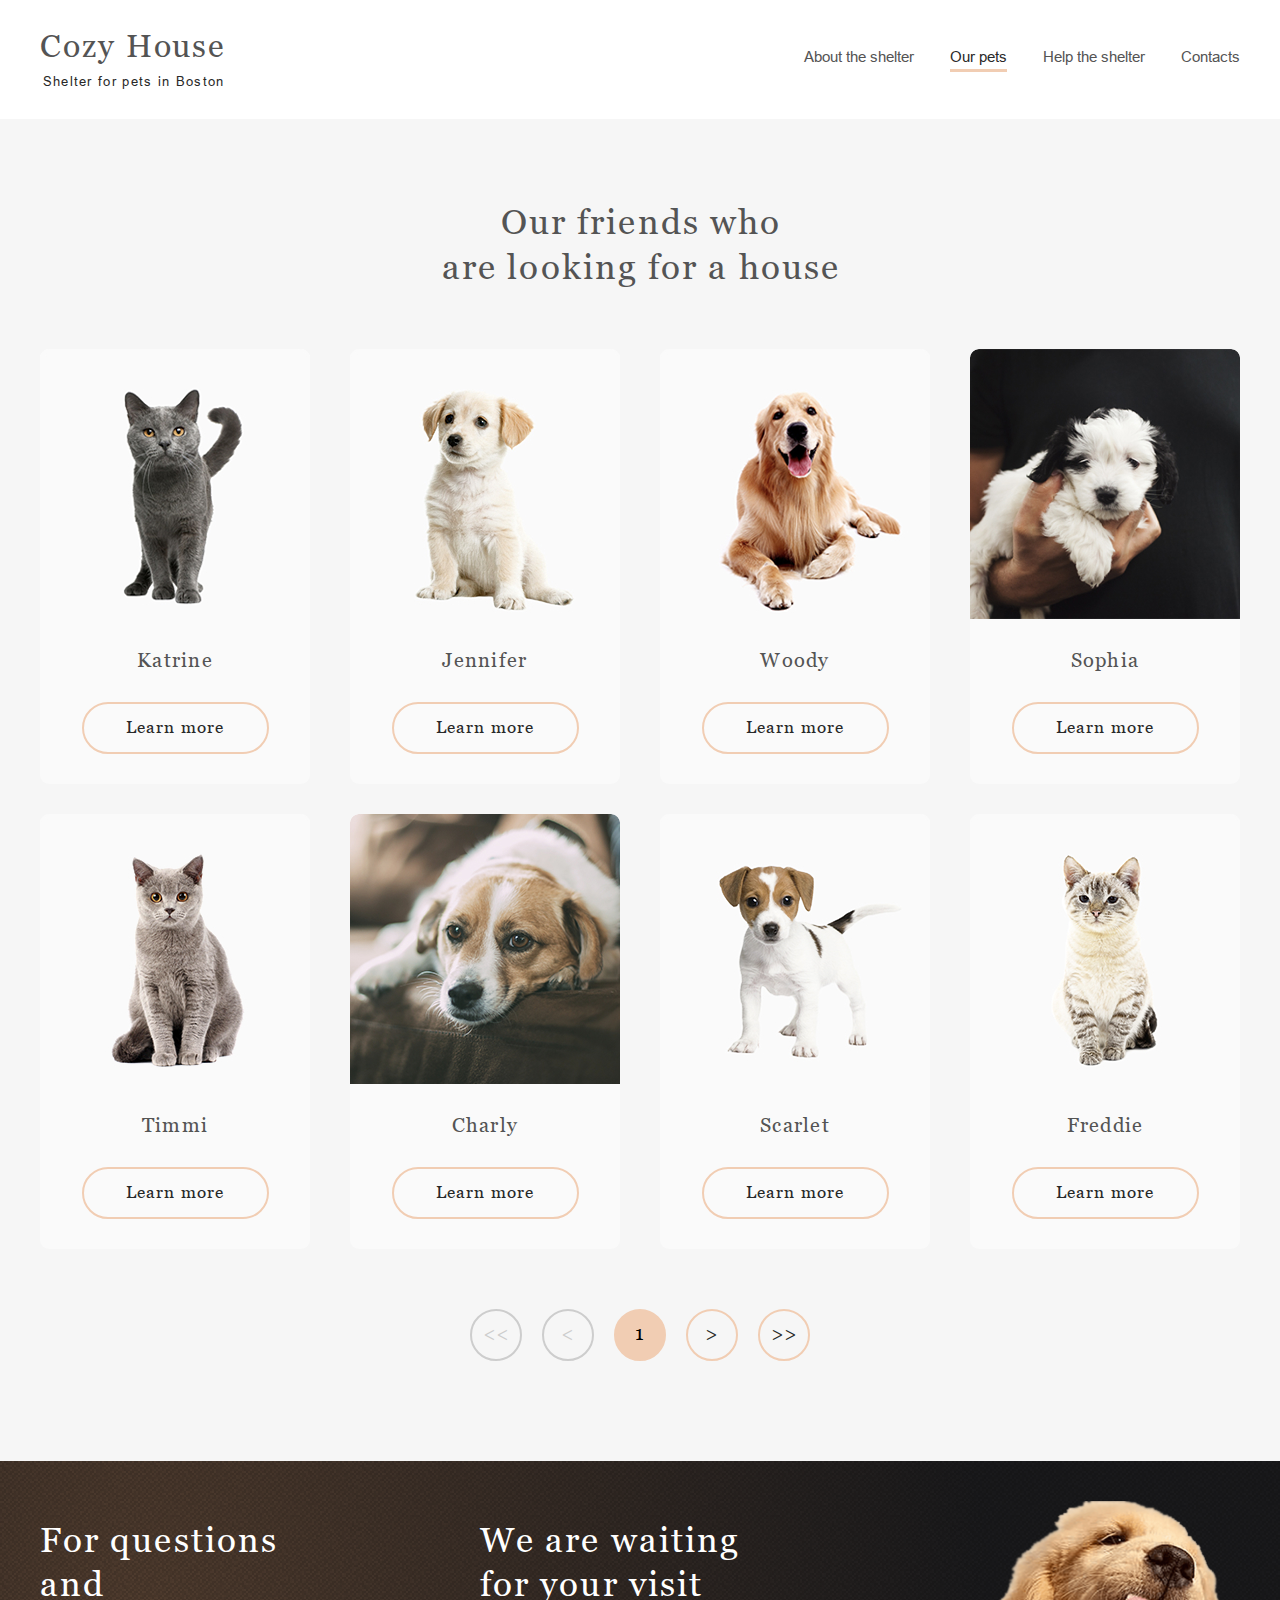
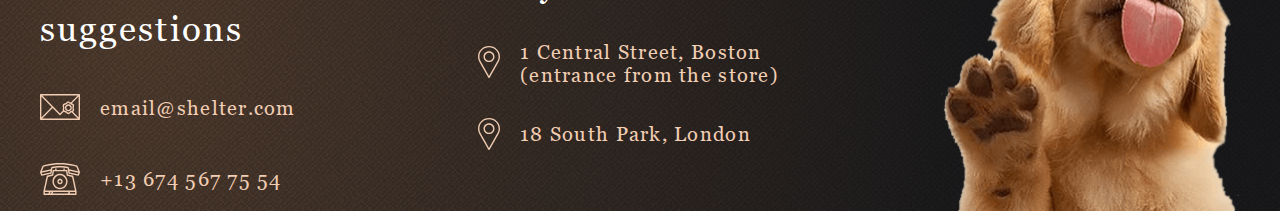
==== shelter/pages/Pets/pets.html @ 6c432275 "feat: add HTML and Css of two pages" ====
<!DOCTYPE html>
<html lang="en">

<head>
  <meta charset="UTF-8">
  <meta http-equiv="X-UA-Compatible" content="IE=edge">
  <meta name="viewport" content="width=device-width, initial-scale=1.0">
  <link rel="stylesheet" href="./../../assets/style/normalize.css">
  <link rel="stylesheet" href="./stylePets.css">
  <link rel="icon" href="./../../assets/image/favicon/mood.png">
  <title>Shelter</title>
</head>

<body class="body">
  <header class="header">
    <div class="header-top container">
      <div class="header-logo">
        <h1 class="header-logo__title"><a href="./../../index.html">Cozy House</a></h1>
        <p class="header-logo__subtitle">Shelter for pets in Boston</p>
      </div>
      <nav class="navigate">
        <ul class="nav-list">
          <li class="nav-list__item"><a href="./../../index.html">About the shelter</a></li>
          <li class="nav-list__item nav-list__item_active"><a href="">Our pets</a></li>
          <li class="nav-list__item"><a href="./../../index.html#helpTheShelter">Help the shelter</a></li>
          <li class="nav-list__item"><a href="#contacts">Contacts</a></li>
        </ul>
      </nav>
    </div>
  </header>

  <main class="main">

    <section class="our-friends">
      <div class="our-friends-row container">
        <h2 class="our-friends__title title">Our friends who<br>are looking for a house</h2>
        <ul class="our-friends-list">
          <li class="our-friends-item">
            <img class="our-friends-item__img" src="./../../assets/image/petsPage/pets-katrine-2.jpg" alt="Katrine">
            <h3 class="our-friends-item__name">Katrine</h3>
            <button class="our-friends-btn button">Learn more</button>
          </li>
          <li class="our-friends-item">
            <img class="our-friends-item__img" src="./../../assets/image/petsPage/pets-jennifer.jpg" alt="Jennifer">
            <h3 class="our-friends-item__name">Jennifer</h3>
            <button class="our-friends-btn button">Learn more</button>
          </li>
          <li class="our-friends-item">
            <img class="our-friends-item__img" src="./../../assets/image/petsPage/pets-woody.jpg" alt="Woody">
            <h3 class="our-friends-item__name">Woody</h3>
            <button class="our-friends-btn button">Learn more</button>
          </li>
          <li class="our-friends-item">
            <img class="our-friends-item__img" src="./../../assets/image/petsPage/pets-katrine-1.jpg" alt="Sophia">
            <h3 class="our-friends-item__name">Sophia</h3>
            <button class="our-friends-btn button">Learn more</button>
          </li>
          <li class="our-friends-item">
            <img class="our-friends-item__img" src="./../../assets/image/petsPage/pets-timmy.jpg" alt="Timmi">
            <h3 class="our-friends-item__name">Timmi</h3>
            <button class="our-friends-btn button">Learn more</button>
          </li>
          <li class="our-friends-item">
            <img class="our-friends-item__img" src="./../../assets/image/petsPage/pets-charly.jpg" alt="Charly">
            <h3 class="our-friends-item__name">Charly</h3>
            <button class="our-friends-btn button">Learn more</button>
          </li>
          <li class="our-friends-item">
            <img class="our-friends-item__img" src="./../../assets/image/petsPage/pets-scarlet.jpg" alt="Scarlet">
            <h3 class="our-friends-item__name">Scarlet</h3>
            <button class="our-friends-btn button">Learn more</button>
          </li>
          <li class="our-friends-item">
            <img class="our-friends-item__img" src="./../../assets/image/petsPage/pets-katrine.jpg" alt="Freddie">
            <h3 class="our-friends-item__name">Freddie</h3>
            <button class="our-friends-btn button">Learn more</button>
          </li>
        </ul>
        <ul class="pagination-list">
          <li class="pagination__item pagination-next__double _unactive"><span>&lt;&lt;</span></li>
          <li class="pagination__item pagination-next _unactive"><span>&lt;</span></li>
          <li class="pagination__item pagination-number _current"><span>1</span></li>
          <li class="pagination__item pagination-prev _active"><span>&gt;</span></li>
          <li class="pagination__item pagination-prev__double _active"><span>&gt;&gt;</span></li>
        </ul>
      </div>

    </section>

  </main>

  <footer class="footer" id="contacts">
    <div class="footer-row container">
      <div class="footer-connect">
        <h3 class="footer-connect__title title">For questions and suggestions</h3>
        <ul class="footer-connect-list">
          <li class="footer-connect__item item__email"><a class="footer-item__link"
              href="mailto:email@shelter.com"><span>email@shelter.com</span></a></li>
          <li class="footer-connect__item item__phone"><span><a class="footer-item__link" href="tel:+136745677554">+13
                674 567 75 54</a></span></li>
        </ul>
      </div>
      <div class="footer-adress">
        <h3 class="footer-adress__title title">We are waiting for your visit</h3>
        <ul class="footer-adress-list">
          <li class="footer-adress__item item__location1"><a class="footer-item__link" target="_blank"
              href="https://goo.gl/maps/pgcgBsENmw3ca4GA7"><span>1 Central Street, Boston (entrance from the
                store)</span></a></li>
          <li class="footer-adress__item item__location2"><a class="footer-item__link" target="_blank"
              href="https://goo.gl/maps/L9sHv5EYtVtk8thS8"><span>18 South
                Park, London</span></a></li>
        </ul>
      </div>
      <img class="footer-img" src="./../../assets/image/mainPage/footer-puppy.png" alt="footer-puppy">
    </div>

  </footer>

</body>

</html>
---- shelter/pages/Pets/stylePets.css ----
@font-face {
  font-family: 'Arial';
  src: url('./../../assets/fonts/arial/Arial-ItalicMT.woff2') format('woff2'),
    url('./../../assets/fonts/arial/Arial-ItalicMT.woff') format('woff');
  font-weight: normal;
  font-style: italic;
}

@font-face {
  font-family: 'Arial';
  src: url('./../../assets/fonts/arial/ArialMT.woff2') format('woff2'),
    url('./../../assets/fonts/arial/ArialMT.woff') format('woff');
  font-weight: normal;
  font-style: normal;
}

@font-face {
  font-family: 'Georgia';
  src: url('./../../assets/fonts/georgia/Georgia-Italic.woff2') format('woff2'),
    url('./../../assets/fonts/georgia/Georgia-Italic.woff') format('woff');
  font-weight: normal;
  font-style: italic;
}

@font-face {
  font-family: 'Georgia';
  src: url('./../../assets/fonts/georgia/Georgia.woff2') format('woff2'),
    url('./../../assets/fonts/georgia/Georgia.woff') format('woff');
  font-weight: normal;
  font-style: normal;
}

:root {
  --color-primary: #F1CDB3;
  --color-primary-light: #FDDCC4;
  --color-dark-s: #CDCDCD;
  --color-dark-m: #B2B2B2;
  --color-dark-l: #545454;
  --color-dark-xl: #4C4C4C;
  --color-dark-3xl: #292929;
  --color-light-l: #F6F6F6;
  --color-light-s: #FAFAFA;
  --color-light-xl: #FFFFFF;
}

html {
  scroll-behavior: smooth;
}

/* BODY ----------------------------------------------------------------------------------------*/

.body {
  min-height: 100vh;
  display: flex;
  flex-direction: column;
  font-family: 'Georgia';
  font-size: 0.938rem;
}

.container {
  max-width: 1280px;
  padding: 0 40px;
  margin: 0 auto;
}

/* HEADER ----------------------------------------------------------------------------------------*/

.header-top {
  height: 119px;
  display: flex;
  justify-content: space-between;
  align-items: center;
}

.header-logo {
  display: flex;
  flex-direction: column;
  align-items: center;
}

.header-logo__title a{
  padding-top: 2px;
  color: var(--color-dark-l);
  font-family: 'Georgia';
  font-size: 2rem;
  letter-spacing: 0.12rem;
  line-height: 2.03rem;
}

.header-logo__subtitle {
  color: var(--color-dark-3xl);
  font-family: 'Arial';
  font-size: 0.813rem;
  line-height: 0.94rem;
  letter-spacing: 0.1em;
  margin-top: 11px;
  margin-left: 2px;
}

/* NAVIGATE ----------------------------------------------------------------------------------------*/

.nav-list {
  display: flex;
}

.nav-list__item {
  margin-top: -5px;
  font-family: 'Arial';
  margin-left: 36px;
}

.nav-list__item:first-child {
  margin-left: 0;
}

.nav-list__item a {
  padding: 8px 0 4px;
  cursor: pointer;
  color: var(--color-dark-l);
}

.nav-list__item a:hover {
  color: var(--color-dark-3xl);
}
.nav-list__item a:active {
  color: var(--color-dark-3xl);
  border-bottom: 3px solid var(--color-primary);
}

.nav-list__item_active a {
  cursor: default;
  color: var(--color-dark-3xl);
  border-bottom: 3px solid var(--color-primary);
}
.nav-list__item_active a:hover{
  color: var(--color-dark-l);
}

/* MAIN ----------------------------------------------------------------------------------------*/

.main {
  flex: 1 1 auto;
}

/* OUR FRIENDS ----------------------------------------------------------------------------------------*/

.our-friends {
  background: var(--color-light-l);
  padding-bottom: 100px;
}

.our-friends__title {
  padding-top: 81px;
  padding-left: 2px;
  text-align: center;
}

.our-friends-list {
  display: flex;
  justify-content: space-between;
  flex-wrap: wrap;
  max-width: 1200px;
  margin-top: 59px;
  row-gap: 30px;
}

.our-friends-item {
  display: flex;
  flex-direction: column;
  align-items: center;
  justify-content: space-between;
  padding-bottom: 30px;
  width: 270px;
  height: 435px;
  background-color: var(--color-light-s);
  border-radius: 9px;
  cursor: pointer;
}

.our-friends-item:hover {
  background-color: var(--color-light-xl);
  box-shadow: 0px 2px 35px 14px rgba(13, 13, 13, 0.04);
}

.our-friends-item:hover .our-friends-btn {
  background-color: var(--color-primary-light);
  border: 2px solid var(--color-primary-light);
}

.our-friends-item__img{
  border-radius: 9px 9px 0px 0px;
}

.our-friends-item__name {
  margin: 30px 0 30px 0;
  font-size: 1.25rem;
  line-height: 1.4rem;
  letter-spacing: 0.08rem;
  color: var(--color-dark-l);
}

.our-friends-btn {
  width: 187px;
  height: 52px;
  font-size: 1.063rem;
  line-height: 1.4rem;
  background-color: var(--color-light-s);
  border-radius: 6.25rem;
  letter-spacing: 0.06em;
  border: 2px solid var(--color-primary);
  color: #292929;
  transition: all 0.5s ease;
}

/* PAGINATION ----------------------------------------------------------------------------------------*/
.pagination-list {
  display: flex;
  justify-content: center;
  column-gap: 20px;
  margin-top: 60px;
}
.pagination__item {
  position: relative;
  font-size: 1.25rem;
  line-height: 1.45rem;
  width: 52px;
  height: 52px;
  border: 2px solid var(--color-primary);
  border-radius: 100%;
  cursor: pointer;
  transition: all 0.2s ease;
}

.pagination__item._unactive{
  color: var(--color-dark-s);
  border: 2px solid var(--color-dark-s);
}
.pagination__item._unactive:hover{
  cursor: default;
}
.pagination__item._active:hover{
  cursor: pointer;
}
.pagination__item._current{
  background-color: var(--color-primary);
}
.pagination__item._active{
  color: var(--color-dark-3xl);
  border: 2px solid var(--color-primary);
}
.pagination__item._active:hover{
  background-color: var(--color-primary);
}
.pagination-number span{
  position: absolute;
  top: 11px;
  left: 19px;
}
.pagination-next__double span,
.pagination-prev__double span{
  position: absolute;
  top: 11px;
  left: 11px;
}
.pagination-next span,
.pagination-prev span{
  position: absolute;
  top: 11px;
  left: 17px;
}


/* FOOTER ----------------------------------------------------------------------------------------*/

.footer {
  background: url('./../../assets/image/mainPage/noise_transparent@2x.png'), radial-gradient(110.57% 538.64% at 10.73% 50%, #513D2F 0%, #1A1A1C 60%), #211F20;
}

.title {
  font-size: 2.188rem;
  line-height: 2.8rem;
  letter-spacing: 0.13rem;
  color: #545454;
}

.footer-row {
  display: flex;
  justify-content: space-between;
  padding-top: 40px;
}

.footer-connect {
  padding-top: 17px;
}

.footer-connect__title {
  max-width: 278px;
  color: var(--color-light-xl);
}

.footer-connect-list {
  margin-top: 45px;
}

.footer-connect__item {
  margin-bottom: 48px;
}

.footer-connect__item:last-child {
  margin-bottom: 0px;
}

.footer-item__link {
  font-size: 1.25rem;
  line-height: 1.438rem;
  letter-spacing: 0.08rem;
  color: var(--color-primary);
}

.item__email a,
.item__phone a {
  position: relative;
  padding-left: 60px;
  margin-bottom: 45px;
}

.item__email a::before,
.item__phone a::before {
  content: "";
  position: absolute;
  width: 40px;
}

.item__email a::before {
  top: -3px;
  left: 0;
  background-image: url("./../../assets/image/mainPage/mail.svg");
  height: 26px;
}

.item__phone a::before {
  top: -5px;
  left: 0;
  background-image: url("./../../assets/image/mainPage/phone.svg");
  height: 32px;
}

.footer-adress {
  padding-left: 4px;
  padding-top: 17px;
}

.footer-adress__title {
  color: var(--color-light-xl);
  max-width: 270px;
}

.footer-adress-list {
  margin-top: 34px;
}

.footer-adress-list li {
  margin-bottom: 36px;
}

.footer-adress-list li:last-child {
  margin-bottom: 0px;
}

.footer-adress__item a {
  position: relative;
}

.footer-adress__item a span {
  display: inline-block;
  max-width: 302px;
  padding-left: 40px;
}

.item__location1 a::before,
.item__location2 a::before {
  content: "";
  position: absolute;
  background-image: url("./../../assets/image/mainPage/pin.svg");
  width: 22px;
  height: 32px;
}

.item__location1 a::before {
  top: -18px;
  left: -2px;
}

.item__location2 a::before {
  top: -5px;
  left: -2px;
}
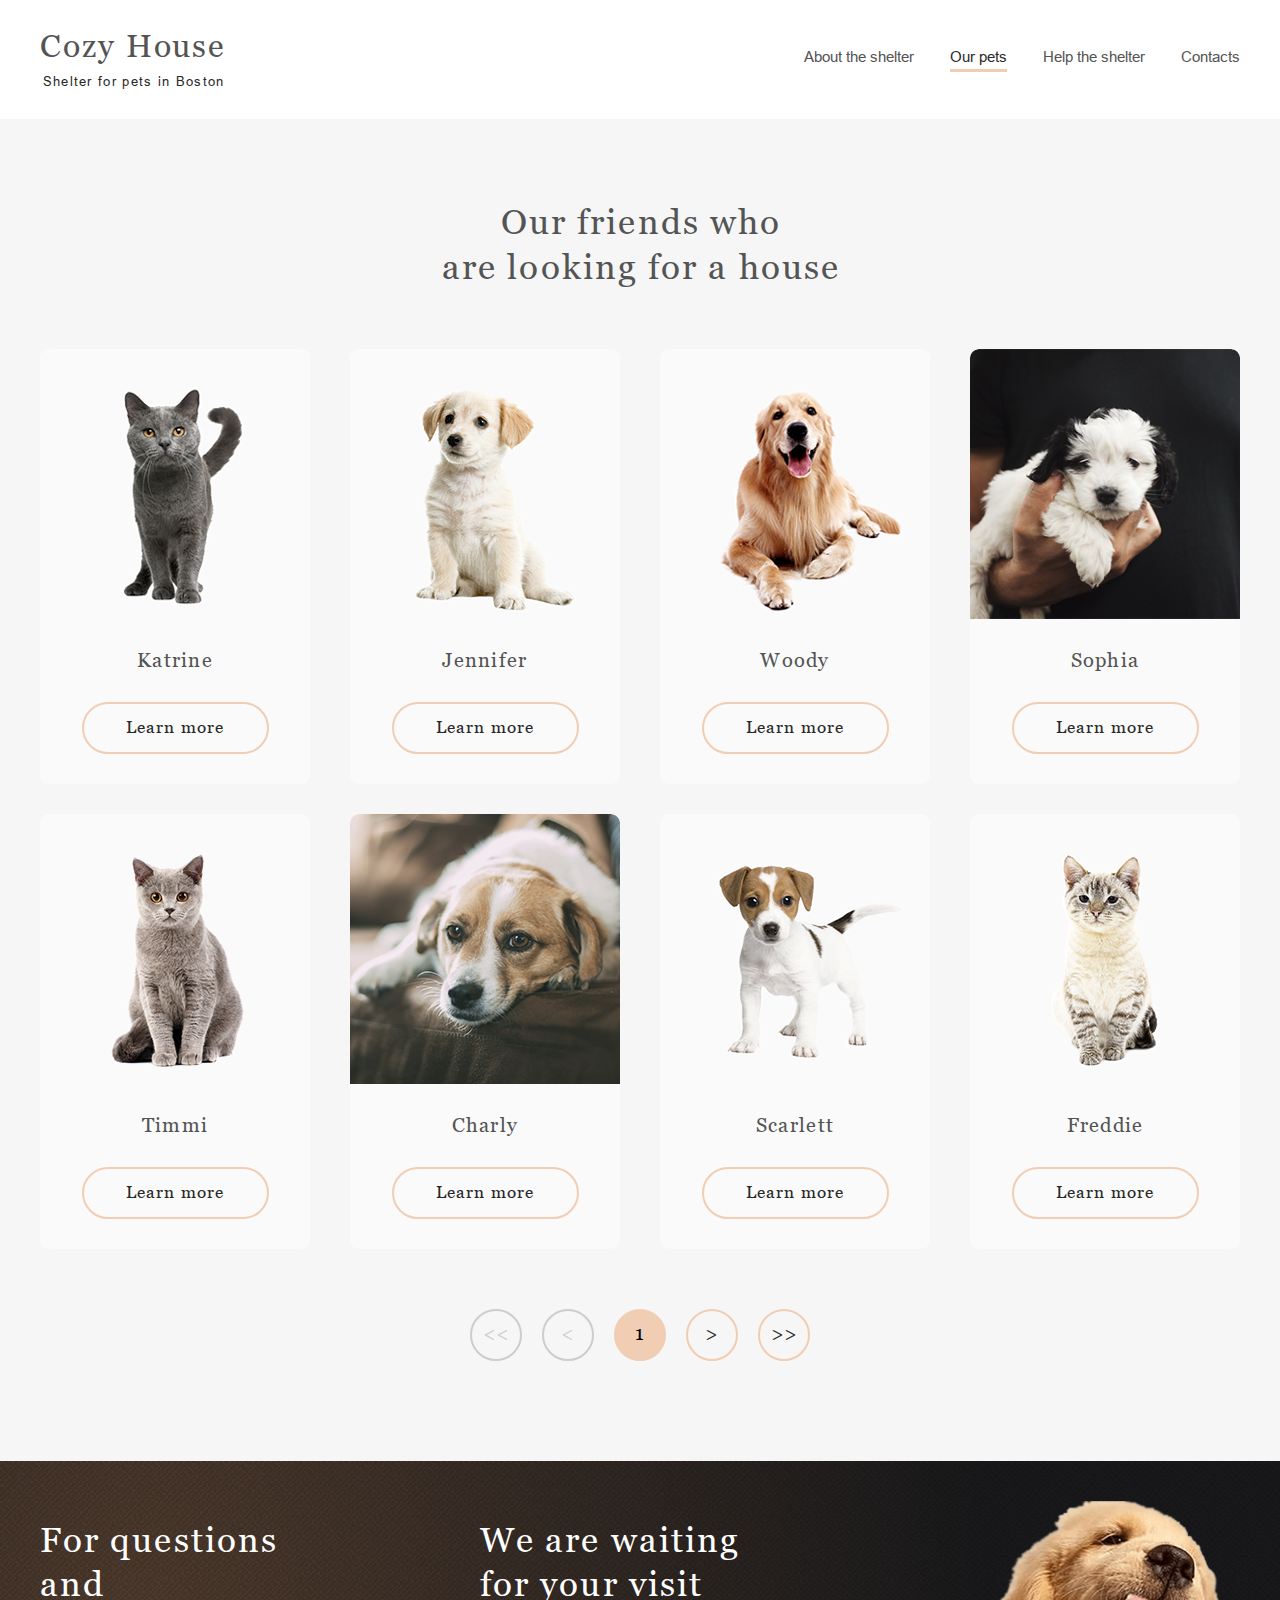
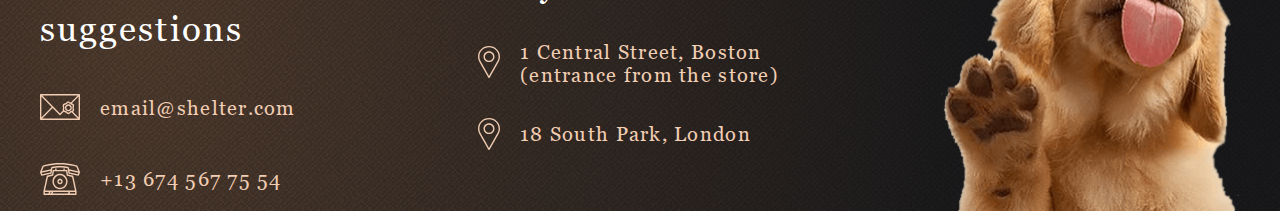
==== commit 98135fce: "fix: correct img, create img adaptive" ====
--- a/shelter/pages/Pets/pets.html
+++ b/shelter/pages/Pets/pets.html
@@ -36,42 +36,58 @@
         <h2 class="our-friends__title title">Our friends who<br>are looking for a house</h2>
         <ul class="our-friends-list">
           <li class="our-friends-item">
-            <img class="our-friends-item__img" src="./../../assets/image/petsPage/pets-katrine-2.jpg" alt="Katrine">
+            <div class="our-friends-item__img">
+              <img src="./../../assets/image/petsPage/pets-katrine-2.jpg" alt="Katrine">
+            </div>
             <h3 class="our-friends-item__name">Katrine</h3>
             <button class="our-friends-btn button">Learn more</button>
           </li>
           <li class="our-friends-item">
-            <img class="our-friends-item__img" src="./../../assets/image/petsPage/pets-jennifer.jpg" alt="Jennifer">
+            <div class="our-friends-item__img">
+              <img src="./../../assets/image/petsPage/pets-jennifer.jpg" alt="Jennifer">
+            </div>
             <h3 class="our-friends-item__name">Jennifer</h3>
             <button class="our-friends-btn button">Learn more</button>
           </li>
           <li class="our-friends-item">
-            <img class="our-friends-item__img" src="./../../assets/image/petsPage/pets-woody.jpg" alt="Woody">
+            <div class="our-friends-item__img">
+              <img src="./../../assets/image/petsPage/pets-woody.jpg" alt="Woody">
+            </div>
             <h3 class="our-friends-item__name">Woody</h3>
             <button class="our-friends-btn button">Learn more</button>
           </li>
           <li class="our-friends-item">
-            <img class="our-friends-item__img" src="./../../assets/image/petsPage/pets-katrine-1.jpg" alt="Sophia">
+            <div class="our-friends-item__img">
+              <img src="./../../assets/image/petsPage/pets-katrine-1.jpg" alt="Sophia">
+            </div>
             <h3 class="our-friends-item__name">Sophia</h3>
             <button class="our-friends-btn button">Learn more</button>
           </li>
           <li class="our-friends-item">
-            <img class="our-friends-item__img" src="./../../assets/image/petsPage/pets-timmy.jpg" alt="Timmi">
+            <div class="our-friends-item__img">
+              <img src="./../../assets/image/petsPage/pets-timmy.jpg" alt="Timmi">
+            </div>
             <h3 class="our-friends-item__name">Timmi</h3>
             <button class="our-friends-btn button">Learn more</button>
           </li>
           <li class="our-friends-item">
-            <img class="our-friends-item__img" src="./../../assets/image/petsPage/pets-charly.jpg" alt="Charly">
+            <div class="our-friends-item__img">
+              <img src="./../../assets/image/petsPage/pets-charly.jpg" alt="Charly">
+            </div>
             <h3 class="our-friends-item__name">Charly</h3>
             <button class="our-friends-btn button">Learn more</button>
           </li>
           <li class="our-friends-item">
-            <img class="our-friends-item__img" src="./../../assets/image/petsPage/pets-scarlet.jpg" alt="Scarlet">
-            <h3 class="our-friends-item__name">Scarlet</h3>
+            <div class="our-friends-item__img">
+              <img src="./../../assets/image/petsPage/pets-scarlet.jpg" alt="Scarlet">
+            </div>
+            <h3 class="our-friends-item__name">Scarlett</h3>
             <button class="our-friends-btn button">Learn more</button>
           </li>
           <li class="our-friends-item">
-            <img class="our-friends-item__img" src="./../../assets/image/petsPage/pets-katrine.jpg" alt="Freddie">
+            <div class="our-friends-item__img">
+              <img src="./../../assets/image/petsPage/pets-katrine.jpg" alt="Freddie">
+            </div>
             <h3 class="our-friends-item__name">Freddie</h3>
             <button class="our-friends-btn button">Learn more</button>
           </li>
@@ -111,11 +127,13 @@
                 Park, London</span></a></li>
         </ul>
       </div>
-      <img class="footer-img" src="./../../assets/image/mainPage/footer-puppy.png" alt="footer-puppy">
+      <div class="footer-img">
+        <img src="./../../assets/image/mainPage/footer-puppy.png" alt="footer-puppy">
+      </div>
     </div>
 
   </footer>
 
 </body>
 
-</html>+</html>
--- a/shelter/pages/Pets/stylePets.css
+++ b/shelter/pages/Pets/stylePets.css
@@ -188,7 +188,16 @@
 }
 
 .our-friends-item__img{
+  overflow: hidden;
+  width: 270px;
+  height: 270px;
   border-radius: 9px 9px 0px 0px;
+}
+
+.our-friends-item__img img{
+  object-fit: cover;
+  width: 100%;
+  height: 100%;
 }
 
 .our-friends-item__name {
@@ -395,3 +404,14 @@
   top: -5px;
   left: -2px;
 }
+
+.footer-img {
+  max-width: 300px;
+  max-height: 310px;
+}
+
+.footer-img img {
+  width: 100%;
+  height: 100%;
+  object-fit: contain;
+}
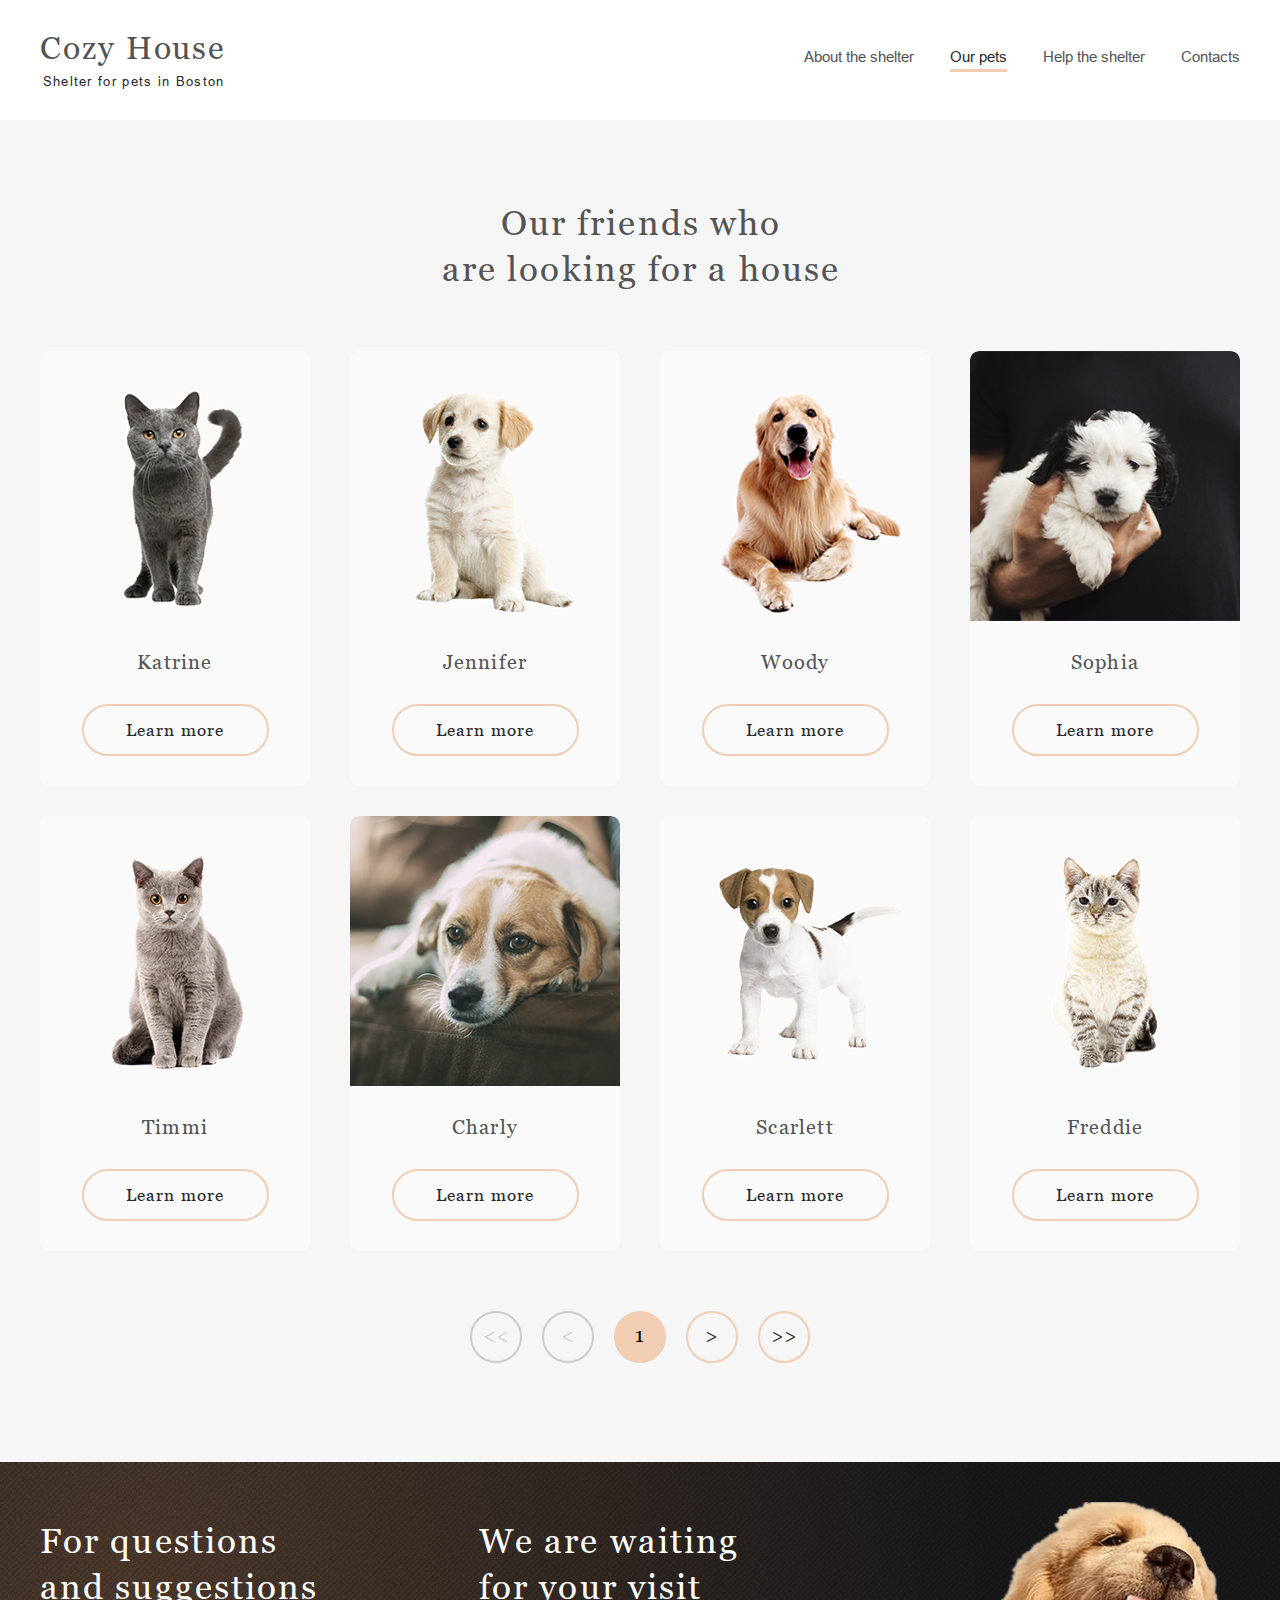
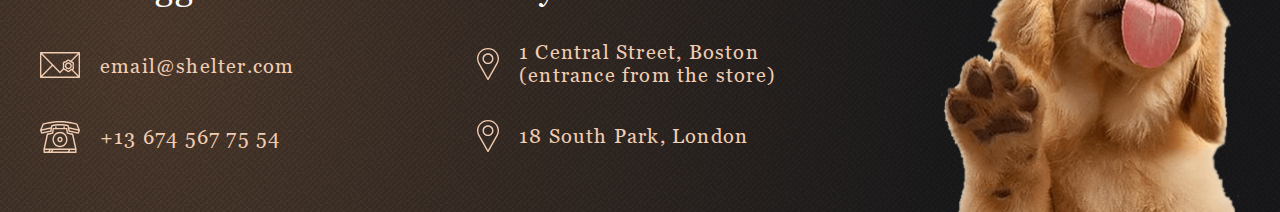
==== commit e0bdfcd9: "feat: fix the fonts and add media for Pets-page" ====
--- a/shelter/pages/Pets/pets.html
+++ b/shelter/pages/Pets/pets.html
@@ -19,6 +19,9 @@
         <p class="header-logo__subtitle">Shelter for pets in Boston</p>
       </div>
       <nav class="navigate">
+        <div class="hamburger">
+          <span class="hamburger__line"></span>
+        </div>
         <ul class="nav-list">
           <li class="nav-list__item"><a href="./../../index.html">About the shelter</a></li>
           <li class="nav-list__item nav-list__item_active"><a href="">Our pets</a></li>
--- a/shelter/pages/Pets/stylePets.css
+++ b/shelter/pages/Pets/stylePets.css
@@ -41,10 +41,20 @@
   --color-light-l: #F6F6F6;
   --color-light-s: #FAFAFA;
   --color-light-xl: #FFFFFF;
+  --color-total-black: #000000;
 }
 
 html {
   scroll-behavior: smooth;
+  overflow: auto;
+  -ms-overflow-style: none;
+  scrollbar-width: none;
+  font-size: 10px;
+}
+
+html::-webkit-scrollbar {
+  width: 0;
+  height: 0;
 }
 
 /* BODY ----------------------------------------------------------------------------------------*/
@@ -54,7 +64,7 @@
   display: flex;
   flex-direction: column;
   font-family: 'Georgia';
-  font-size: 0.938rem;
+  font-size: 1.5rem;
 }
 
 .container {
@@ -65,8 +75,12 @@
 
 /* HEADER ----------------------------------------------------------------------------------------*/
 
+.header {
+  padding-bottom: 3px;
+}
+
 .header-top {
-  height: 119px;
+  height: 117px;
   display: flex;
   justify-content: space-between;
   align-items: center;
@@ -78,25 +92,60 @@
   align-items: center;
 }
 
-.header-logo__title a{
+.header-logo__title a {
   padding-top: 2px;
   color: var(--color-dark-l);
   font-family: 'Georgia';
-  font-size: 2rem;
-  letter-spacing: 0.12rem;
-  line-height: 2.03rem;
+  font-size: 3.2rem;
+  letter-spacing: 0.06em;
+  line-height: 110%;
 }
 
 .header-logo__subtitle {
   color: var(--color-dark-3xl);
   font-family: 'Arial';
-  font-size: 0.813rem;
+  font-size: 1.3rem;
   line-height: 0.94rem;
   letter-spacing: 0.1em;
   margin-top: 11px;
   margin-left: 2px;
 }
 
+/*  HAMBURGER --------------------------------------------------------------------- */
+
+.hamburger {
+  display: none;
+  position: relative;
+  width: 30px;
+  height: 22px;
+}
+
+.hamburger__line,
+.hamburger::before,
+.hamburger::after {
+  content: "";
+  display: inline-block;
+  position: absolute;
+  width: 100%;
+  height: 2px;
+  background-color: var(--color-total-black);
+}
+
+.hamburger__line {
+  top: calc(50% - 1px);
+  left: 0;
+}
+
+.hamburger::before {
+  top: 0;
+  left: 0;
+}
+
+.hamburger::after {
+  bottom: 0;
+  left: 0;
+}
+
 /* NAVIGATE ----------------------------------------------------------------------------------------*/
 
 .nav-list {
@@ -122,6 +171,7 @@
 .nav-list__item a:hover {
   color: var(--color-dark-3xl);
 }
+
 .nav-list__item a:active {
   color: var(--color-dark-3xl);
   border-bottom: 3px solid var(--color-primary);
@@ -132,7 +182,8 @@
   color: var(--color-dark-3xl);
   border-bottom: 3px solid var(--color-primary);
 }
-.nav-list__item_active a:hover{
+
+.nav-list__item_active a:hover {
   color: var(--color-dark-l);
 }
 
@@ -144,9 +195,16 @@
 
 /* OUR FRIENDS ----------------------------------------------------------------------------------------*/
 
+.title {
+  font-size: 3.5rem;
+  line-height: 130%;
+  letter-spacing: 0.06em;
+  color: #545454;
+}
+
 .our-friends {
   background: var(--color-light-l);
-  padding-bottom: 100px;
+  padding-bottom: 99px;
 }
 
 .our-friends__title {
@@ -187,14 +245,14 @@
   border: 2px solid var(--color-primary-light);
 }
 
-.our-friends-item__img{
+.our-friends-item__img {
   overflow: hidden;
   width: 270px;
   height: 270px;
   border-radius: 9px 9px 0px 0px;
 }
 
-.our-friends-item__img img{
+.our-friends-item__img img {
   object-fit: cover;
   width: 100%;
   height: 100%;
@@ -202,19 +260,19 @@
 
 .our-friends-item__name {
   margin: 30px 0 30px 0;
-  font-size: 1.25rem;
-  line-height: 1.4rem;
-  letter-spacing: 0.08rem;
+  font-size: 2rem;
+  line-height: 2.3rem;
+  letter-spacing: 0.06em;
   color: var(--color-dark-l);
 }
 
 .our-friends-btn {
   width: 187px;
   height: 52px;
-  font-size: 1.063rem;
-  line-height: 1.4rem;
+  font-size: 1.7rem;
+  line-height: 130%;
   background-color: var(--color-light-s);
-  border-radius: 6.25rem;
+  border-radius: 10rem;
   letter-spacing: 0.06em;
   border: 2px solid var(--color-primary);
   color: #292929;
@@ -228,10 +286,11 @@
   column-gap: 20px;
   margin-top: 60px;
 }
+
 .pagination__item {
   position: relative;
-  font-size: 1.25rem;
-  line-height: 1.45rem;
+  font-size: 2rem;
+  line-height: 115%;
   width: 52px;
   height: 52px;
   border: 2px solid var(--color-primary);
@@ -240,39 +299,47 @@
   transition: all 0.2s ease;
 }
 
-.pagination__item._unactive{
+.pagination__item._unactive {
   color: var(--color-dark-s);
   border: 2px solid var(--color-dark-s);
 }
-.pagination__item._unactive:hover{
+
+.pagination__item._unactive:hover {
   cursor: default;
 }
-.pagination__item._active:hover{
+
+.pagination__item._active:hover {
   cursor: pointer;
 }
-.pagination__item._current{
+
+.pagination__item._current {
   background-color: var(--color-primary);
 }
-.pagination__item._active{
+
+.pagination__item._active {
   color: var(--color-dark-3xl);
   border: 2px solid var(--color-primary);
 }
-.pagination__item._active:hover{
+
+.pagination__item._active:hover {
   background-color: var(--color-primary);
 }
-.pagination-number span{
+
+.pagination-number span {
   position: absolute;
   top: 11px;
   left: 19px;
 }
+
 .pagination-next__double span,
-.pagination-prev__double span{
+.pagination-prev__double span {
   position: absolute;
   top: 11px;
   left: 11px;
 }
+
 .pagination-next span,
-.pagination-prev span{
+.pagination-prev span {
   position: absolute;
   top: 11px;
   left: 17px;
@@ -285,13 +352,6 @@
   background: url('./../../assets/image/mainPage/noise_transparent@2x.png'), radial-gradient(110.57% 538.64% at 10.73% 50%, #513D2F 0%, #1A1A1C 60%), #211F20;
 }
 
-.title {
-  font-size: 2.188rem;
-  line-height: 2.8rem;
-  letter-spacing: 0.13rem;
-  color: #545454;
-}
-
 .footer-row {
   display: flex;
   justify-content: space-between;
@@ -303,7 +363,7 @@
 }
 
 .footer-connect__title {
-  max-width: 278px;
+  max-width: 280px;
   color: var(--color-light-xl);
 }
 
@@ -320,9 +380,9 @@
 }
 
 .footer-item__link {
-  font-size: 1.25rem;
-  line-height: 1.438rem;
-  letter-spacing: 0.08rem;
+  font-size: 2rem;
+  line-height: 115%;
+  letter-spacing: 0.06em;
   color: var(--color-primary);
 }
 
@@ -355,7 +415,6 @@
 }
 
 .footer-adress {
-  padding-left: 4px;
   padding-top: 17px;
 }
 
@@ -365,11 +424,11 @@
 }
 
 .footer-adress-list {
-  margin-top: 34px;
+  margin-top: 31px;
 }
 
 .footer-adress-list li {
-  margin-bottom: 36px;
+  margin-bottom: 38px;
 }
 
 .footer-adress-list li:last-child {
@@ -396,7 +455,7 @@
 }
 
 .item__location1 a::before {
-  top: -18px;
+  top: -16px;
   left: -2px;
 }
 
@@ -415,3 +474,169 @@
   height: 100%;
   object-fit: contain;
 }
+
+@media only screen and (max-width: 1280px) {}
+
+@media only screen and (max-width: 1260px) {
+
+  .our-friends-list {
+    margin: 0 auto;
+    margin-top: 30px;
+    max-width: 1000px;
+  }
+
+  .our-friends-item:last-child,
+  .our-friends-item:nth-last-child(2) {
+    display: none;
+  }
+}
+
+@media only screen and (max-width: 1000px) {
+
+  .our-friends-list {
+    max-width: 730px;
+  }
+
+  .footer-row {
+    flex-wrap: wrap;
+    justify-content: center;
+    column-gap: 9%;
+    row-gap: 69px;
+    padding: 0;
+    max-width: 708px;
+    margin-top: 13px;
+  }
+
+}
+
+@media only screen and (max-width: 768px) {
+
+  .container {
+    padding-left: 30px;
+    padding-right: 30px;
+  }
+
+  .our-friends {
+    padding-bottom: 76px;
+  }
+
+  .our-friends-list {
+    max-width: 580px;
+  }
+
+  .pagination-list {
+    margin-top: 38px;
+  }
+
+}
+
+@media only screen and (max-width: 767px) {
+
+  .nav-list {
+    display: none;
+  }
+
+  .hamburger {
+    display: block;
+  }
+
+}
+
+@media only screen and (max-width: 630px) {
+
+  .our-friends-list {
+    max-width: 270px;
+  }
+
+  .our-friends-item:nth-last-child(3),
+  .our-friends-item:nth-last-child(4),
+  .our-friends-item:nth-last-child(5) {
+    display: none;
+  }
+}
+
+@media only screen and (max-width: 600px) {
+
+  .container {
+    padding-left: 10px;
+    padding-right: 10px;
+  }
+
+  .header-top {
+    padding-top: 2px;
+    padding-left: 20px;
+    padding-right: 20px;
+  }
+
+  .title {
+    font-size: 2.5rem;
+  }
+
+  .our-friends {
+    padding-bottom: 42px;
+  }
+
+  .our-friends__title {
+    padding-top: 41px;
+  }
+
+  .our-friends-list {
+    justify-content: center;
+    margin-top: 42px;
+  }
+
+  .pagination-list {
+    column-gap: 10px;
+    margin-top: 42px;
+  }
+
+  .footer-row {
+    row-gap: 27px;
+  }
+
+  .footer-adress__title {
+    margin: 0 auto;
+  }
+
+  .footer-connect {
+    text-align: center;
+  }
+
+  .footer-adress {
+    text-align: center;
+  }
+
+  .footer-adress-list {
+    margin-top: 39px;
+  }
+
+  .footer-adress-list li {
+    margin-bottom: 44px;
+  }
+
+  .item__location1 a::before {
+    left: 0px;
+  }
+
+  .footer-img {
+    max-width: 260px;
+    max-height: 269px;
+    margin-top: 18px;
+  }
+
+  .footer-adress__item a span {
+    text-align: left;
+    padding-left: 42px;
+  }
+
+  .item__location2 a span {
+    display: inline-block;
+    padding-left: 10px;
+  }
+
+  .item__location2 a::before {
+    top: -4px;
+    left: -31px;
+  }
+
+}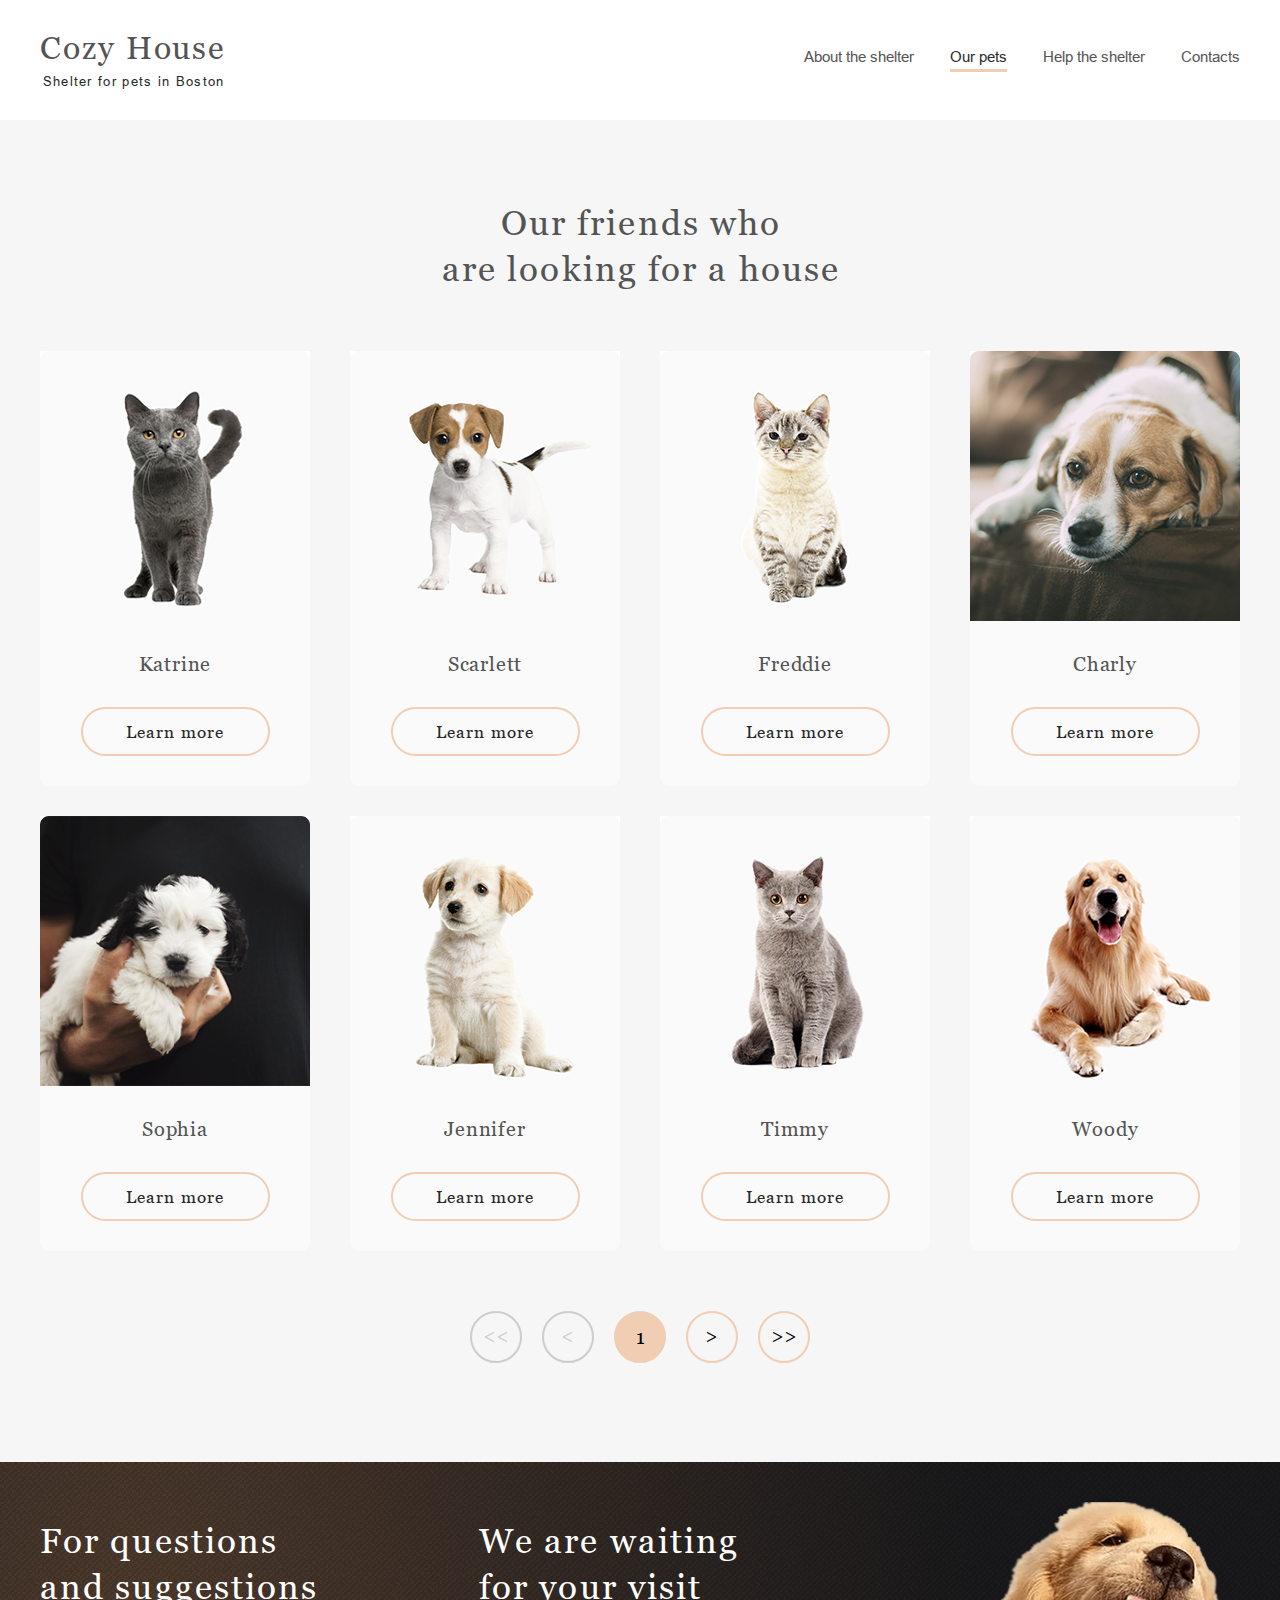
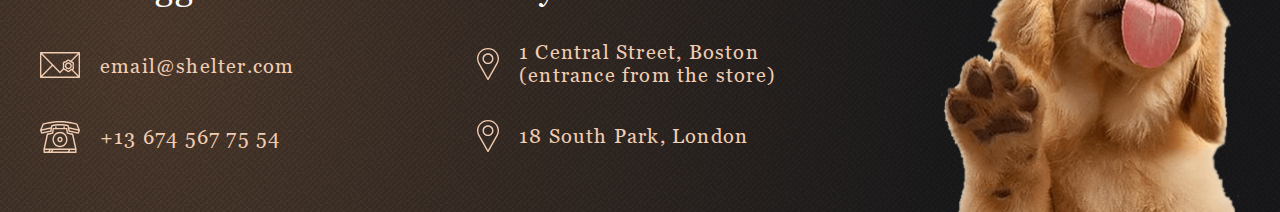
==== commit 9cef1642: "feat: pagination, slider, pop-up, burger menu" ====
--- a/shelter/pages/Pets/pets.html
+++ b/shelter/pages/Pets/pets.html
@@ -1,5 +1,5 @@
 <!DOCTYPE html>
-<html lang="en">
+<html class="html" lang="en">
 
 <head>
   <meta charset="UTF-8">
@@ -11,96 +11,67 @@
   <title>Shelter</title>
 </head>
 
-<body class="body">
+<body class="body bodyPets">
   <header class="header">
     <div class="header-top container">
       <div class="header-logo">
         <h1 class="header-logo__title"><a href="./../../index.html">Cozy House</a></h1>
         <p class="header-logo__subtitle">Shelter for pets in Boston</p>
       </div>
-      <nav class="navigate">
+      <div class="header-menu">
         <div class="hamburger">
           <span class="hamburger__line"></span>
         </div>
-        <ul class="nav-list">
-          <li class="nav-list__item"><a href="./../../index.html">About the shelter</a></li>
-          <li class="nav-list__item nav-list__item_active"><a href="">Our pets</a></li>
-          <li class="nav-list__item"><a href="./../../index.html#helpTheShelter">Help the shelter</a></li>
-          <li class="nav-list__item"><a href="#contacts">Contacts</a></li>
-        </ul>
-      </nav>
+        <nav class="navigate">
+          <ul class="nav-list">
+            <li class="nav-list__item"><a class="nav-list__link" href="./../../index.html">About the shelter</a></li>
+            <li class="nav-list__item nav-list__item_active"><a class="nav-list__link" href="">Our pets</a></li>
+            <li class="nav-list__item"><a class="nav-list__link" href="./../../index.html#helpTheShelter">Help the
+                shelter</a></li>
+            <li class="nav-list__item"><a class="nav-list__link" href="#contacts">Contacts</a></li>
+          </ul>
+        </nav>
+      </div>
     </div>
   </header>
 
   <main class="main">
+    <div class="pop-up">
+      <div class="pop-up_pet">
+        <button class="pet_btnClose"></button>
+        <div class="pet_img">
+          <img class="pet_img_img" src="" alt="">
+        </div>
+        <div class="pet_content">
+          <div>
+            <h4 class="content_name"></h4>
+            <p class="content_aboutPet"><span class="content_aboutPet__type">Dog</span> - <span
+                class="content_aboutPet__breed">Labrador</span></p>
+          </div>
+          <p class="content_description">Jennifer is a sweet 2 months old Labrador that is patiently waiting to find a
+            new forever home. This girl really enjoys being able to go outside to run and play, but won't hesitate to
+            play up a storm in the house if she has all of her favorite toys.</p>
+          <ul class="content_list">
+            <li class="content_item">Age: <span class="item_description item_age">2 months</span></li>
+            <li class="content_item">Inoculations: <span class="item_description item_inoculations">none</span></li>
+            <li class="content_item">Diseases: <span class="item_description item_diseases">none</span></li>
+            <li class="content_item">Parasites: <span class="item_description item_parasites">none</span></li>
+          </ul>
+        </div>
+      </div>
+    </div>
 
     <section class="our-friends">
       <div class="our-friends-row container">
         <h2 class="our-friends__title title">Our friends who<br>are looking for a house</h2>
-        <ul class="our-friends-list">
-          <li class="our-friends-item">
-            <div class="our-friends-item__img">
-              <img src="./../../assets/image/petsPage/pets-katrine-2.jpg" alt="Katrine">
-            </div>
-            <h3 class="our-friends-item__name">Katrine</h3>
-            <button class="our-friends-btn button">Learn more</button>
-          </li>
-          <li class="our-friends-item">
-            <div class="our-friends-item__img">
-              <img src="./../../assets/image/petsPage/pets-jennifer.jpg" alt="Jennifer">
-            </div>
-            <h3 class="our-friends-item__name">Jennifer</h3>
-            <button class="our-friends-btn button">Learn more</button>
-          </li>
-          <li class="our-friends-item">
-            <div class="our-friends-item__img">
-              <img src="./../../assets/image/petsPage/pets-woody.jpg" alt="Woody">
-            </div>
-            <h3 class="our-friends-item__name">Woody</h3>
-            <button class="our-friends-btn button">Learn more</button>
-          </li>
-          <li class="our-friends-item">
-            <div class="our-friends-item__img">
-              <img src="./../../assets/image/petsPage/pets-katrine-1.jpg" alt="Sophia">
-            </div>
-            <h3 class="our-friends-item__name">Sophia</h3>
-            <button class="our-friends-btn button">Learn more</button>
-          </li>
-          <li class="our-friends-item">
-            <div class="our-friends-item__img">
-              <img src="./../../assets/image/petsPage/pets-timmy.jpg" alt="Timmi">
-            </div>
-            <h3 class="our-friends-item__name">Timmi</h3>
-            <button class="our-friends-btn button">Learn more</button>
-          </li>
-          <li class="our-friends-item">
-            <div class="our-friends-item__img">
-              <img src="./../../assets/image/petsPage/pets-charly.jpg" alt="Charly">
-            </div>
-            <h3 class="our-friends-item__name">Charly</h3>
-            <button class="our-friends-btn button">Learn more</button>
-          </li>
-          <li class="our-friends-item">
-            <div class="our-friends-item__img">
-              <img src="./../../assets/image/petsPage/pets-scarlet.jpg" alt="Scarlet">
-            </div>
-            <h3 class="our-friends-item__name">Scarlett</h3>
-            <button class="our-friends-btn button">Learn more</button>
-          </li>
-          <li class="our-friends-item">
-            <div class="our-friends-item__img">
-              <img src="./../../assets/image/petsPage/pets-katrine.jpg" alt="Freddie">
-            </div>
-            <h3 class="our-friends-item__name">Freddie</h3>
-            <button class="our-friends-btn button">Learn more</button>
-          </li>
-        </ul>
+        <div class="card__group">
+        </div>
         <ul class="pagination-list">
-          <li class="pagination__item pagination-next__double _unactive"><span>&lt;&lt;</span></li>
-          <li class="pagination__item pagination-next _unactive"><span>&lt;</span></li>
-          <li class="pagination__item pagination-number _current"><span>1</span></li>
-          <li class="pagination__item pagination-prev _active"><span>&gt;</span></li>
-          <li class="pagination__item pagination-prev__double _active"><span>&gt;&gt;</span></li>
+          <li class="pagination__item pagination-prev__double _unactive" disabled="true"><span>&lt;&lt;</span></li>
+          <li class="pagination__item pagination-prev _unactive" disabled="true"><span>&lt;</span></li>
+          <li class="pagination__item pagination-number _current">1</li>
+          <li class="pagination__item pagination-next"><span>&gt;</span></li>
+          <li class="pagination__item pagination-next__double"><span>&gt;&gt;</span></li>
         </ul>
       </div>
 
@@ -136,7 +107,7 @@
     </div>
 
   </footer>
-
+  <script type="module" src="./indexPets.js"></script>
 </body>
 
-</html>
+</html>--- a/shelter/pages/Pets/stylePets.css
+++ b/shelter/pages/Pets/stylePets.css
@@ -67,6 +67,10 @@
   font-size: 1.5rem;
 }
 
+._lock {
+  overflow: hidden;
+}
+
 .container {
   max-width: 1280px;
   padding: 0 40px;
@@ -115,9 +119,13 @@
 
 .hamburger {
   display: none;
-  position: relative;
+  position: absolute;
+  top: 47px;
+  right: 20px;
   width: 30px;
   height: 22px;
+  cursor: pointer;
+  transition: all 0.3s ease 0s;
 }
 
 .hamburger__line,
@@ -193,6 +201,148 @@
   flex: 1 1 auto;
 }
 
+/* POP_UP ----------------------------------------------------------------------------------------*/
+.pop-up {
+  display: flex;
+  align-items: center;
+  justify-content: center;
+  width: 100%;
+  height: 100%;
+  background: rgba(29, 29, 29, 0.6);
+  position: fixed;
+  top: 0;
+  left: 0;
+  z-index: 5;
+  opacity: 0;
+  visibility: hidden;
+  transition: all 0.8s ease 0s;
+  cursor: pointer;
+}
+
+.visible {
+  opacity: 1;
+  visibility: visible;
+}
+
+.pop-up.visible .pop-up_pet {
+  opacity: 1;
+  transform: translate(0px, 0%);
+}
+
+.pop-up_pet {
+  display: flex;
+  justify-content: space-between;
+  position: relative;
+  width: 900px;
+  height: 500px;
+  background-color: var(--color-light-s);
+  border-radius: 9px;
+  cursor: default;
+  opacity: 0;
+  transition: all 0.5s ease 0s;
+  transform: translate(0px, -100%);
+}
+
+.pet_btnClose {
+  position: absolute;
+  top: -10%;
+  right: -6%;
+  width: 52px;
+  height: 52px;
+  border: 2px solid var(--color-primary);
+  background-color: transparent;
+  border-radius: 50%;
+}
+
+.pet_btnClose:hover {
+  background-color: var(--color-primary);
+  transition: 0.3s ease;
+  ;
+}
+
+.pet_btnClose::before,
+.pet_btnClose::after {
+  content: '';
+  position: absolute;
+  top: calc(50% - 10px);
+  left: calc(50% - 1px);
+  width: 2px;
+  height: 20px;
+  border-radius: 3px;
+  background-color: var(--color-dark-3xl);
+}
+
+.pet_btnClose::before {
+  transform: rotate(45deg);
+}
+
+.pet_btnClose::after {
+  transform: rotate(-45deg);
+}
+
+.pet_img {
+  max-width: 500px;
+  max-height: 500px;
+}
+
+.pet_img img {
+  width: 100%;
+  height: 100%;
+  object-fit: cover;
+  border-radius: 9px 0px 0px 9px;
+}
+
+.pet_content {
+  display: flex;
+  flex-direction: column;
+  justify-content: space-between;
+  padding: 50px 20px 90px 20px;
+  max-width: 400px;
+  letter-spacing: 0.06em;
+}
+
+.content_name {
+  font-size: 3.5rem;
+  line-height: 130%;
+  margin-bottom: 10px;
+}
+
+.content_aboutPet {
+  font-size: 2rem;
+  line-height: 1.4rem;
+}
+
+.content_description {
+  font-size: 1.5rem;
+  line-height: 110%;
+}
+
+.content_item {
+  position: relative;
+  font-weight: bold;
+  margin-bottom: 11px;
+  padding-left: 14px;
+}
+
+.content_item::before {
+  content: '';
+  position: absolute;
+  top: 6px;
+  left: 0px;
+  width: 4px;
+  height: 4px;
+  border-radius: 50%;
+  background-color: var(--color-primary);
+}
+
+.content_item:last-child {
+  margin-bottom: 0px;
+}
+
+.item_description {
+  font-weight: normal;
+}
+
 /* OUR FRIENDS ----------------------------------------------------------------------------------------*/
 
 .title {
@@ -213,7 +363,7 @@
   text-align: center;
 }
 
-.our-friends-list {
+.card__group {
   display: flex;
   justify-content: space-between;
   flex-wrap: wrap;
@@ -222,53 +372,46 @@
   row-gap: 30px;
 }
 
-.our-friends-item {
+.card-item {
   display: flex;
   flex-direction: column;
+  justify-content: space-between;
   align-items: center;
-  justify-content: space-between;
-  padding-bottom: 30px;
   width: 270px;
   height: 435px;
   background-color: var(--color-light-s);
   border-radius: 9px;
+  padding-bottom: 30px;
+}
+
+.card-item:hover {
   cursor: pointer;
-}
-
-.our-friends-item:hover {
   background-color: var(--color-light-xl);
   box-shadow: 0px 2px 35px 14px rgba(13, 13, 13, 0.04);
 }
 
-.our-friends-item:hover .our-friends-btn {
-  background-color: var(--color-primary-light);
-  border: 2px solid var(--color-primary-light);
-}
-
-.our-friends-item__img {
+.card-item__img {
   overflow: hidden;
   width: 270px;
   height: 270px;
-  border-radius: 9px 9px 0px 0px;
-}
-
-.our-friends-item__img img {
+}
+
+.card-item__img img {
   object-fit: cover;
   width: 100%;
   height: 100%;
 }
 
-.our-friends-item__name {
-  margin: 30px 0 30px 0;
+.card-item__name {
   font-size: 2rem;
-  line-height: 2.3rem;
-  letter-spacing: 0.06em;
+  line-height: 1.4rem;
+  letter-spacing: 0.08rem;
   color: var(--color-dark-l);
 }
 
-.our-friends-btn {
-  width: 187px;
-  height: 52px;
+.card-item__button {
+  width: 70%;
+  height: 12%;
   font-size: 1.7rem;
   line-height: 130%;
   background-color: var(--color-light-s);
@@ -276,8 +419,13 @@
   letter-spacing: 0.06em;
   border: 2px solid var(--color-primary);
   color: #292929;
-  transition: all 0.5s ease;
-}
+  /* transition: all 0.5s ease; */
+}
+
+.card-item__button:hover {
+  background: var(--color-primary)
+}
+
 
 /* PAGINATION ----------------------------------------------------------------------------------------*/
 .pagination-list {
@@ -325,10 +473,10 @@
   background-color: var(--color-primary);
 }
 
-.pagination-number span {
-  position: absolute;
-  top: 11px;
-  left: 19px;
+.pagination-number {
+  display: inline-flex;
+  align-items: center;
+  justify-content: center;
 }
 
 .pagination-next__double span,
@@ -475,11 +623,11 @@
   object-fit: contain;
 }
 
-@media only screen and (max-width: 1280px) {}
+
 
 @media only screen and (max-width: 1260px) {
 
-  .our-friends-list {
+  .our-friends-listActive {
     margin: 0 auto;
     margin-top: 30px;
     max-width: 1000px;
@@ -491,9 +639,48 @@
   }
 }
 
+@media only screen and (max-width: 1220px) {
+  .card__group {
+    margin: 0 auto;
+    margin-top: 59px;
+    max-width: 930px;
+  }
+}
+
+@media only screen and (max-width: 930px) {
+  .card__group {
+    max-width: 580px;
+  }
+}
+
+@media only screen and (max-width: 1114px) {
+
+  .pop-up_pet {
+    max-width: 630px;
+    max-height: 350px;
+  }
+
+  .pet_btnClose {
+    top: -13%;
+    right: -7%;
+    width: 45px;
+    height: 45px;
+  }
+
+  .pet_content {
+    max-width: 260px;
+    padding: 10px 20px 20px 0;
+  }
+
+  .pet_img {
+    max-width: 350px;
+    max-height: 350px;
+  }
+}
+
 @media only screen and (max-width: 1000px) {
 
-  .our-friends-list {
+  .our-friends-listActive {
     max-width: 730px;
   }
 
@@ -520,7 +707,7 @@
     padding-bottom: 76px;
   }
 
-  .our-friends-list {
+  .our-friends-listActive {
     max-width: 580px;
   }
 
@@ -532,26 +719,88 @@
 
 @media only screen and (max-width: 767px) {
 
-  .nav-list {
-    display: none;
+  .body._lock {
+    overflow: hidden;
   }
 
   .hamburger {
     display: block;
-  }
-
+    z-index: 10;
+    transition: all 0.5s ease 0s;
+  }
+
+  .hamburger._active {
+    transform: rotate(90deg);
+  }
+
+  .header-menu._lock {
+    position: absolute;
+    top: 0;
+    left: 0;
+    width: 100%;
+    height: 100%;
+    background-color: rgba(41, 41, 41, 0.6);
+    transition: all 0.5s ease 0s;
+  }
+
+  .navigate {
+    height: 100%;
+    position: fixed;
+    top: 0;
+    right: -100%;
+    transition: right 0.5s ease 0s;
+  }
+
+  .navigate._active {
+    right: 0;
+  }
+
+  .nav-list {
+    width: 320px;
+    height: 100%;
+    background-color: var(--color-light-xl);
+    flex-direction: column;
+    row-gap: 40px;
+    justify-content: center;
+    align-items: center;
+  }
+
+  .nav-list__item {
+    margin-top: 0;
+    margin-left: 0;
+    font-size: 3.2rem;
+    line-height: 160%;
+  }
+
+}
+
+@media only screen and (max-width: 752px) {
+
+  .pop-up_pet {
+    max-width: 240px;
+    justify-content: center;
+  }
+
+  .pet_btnClose {
+    top: -13%;
+    right: -16%;
+    width: 45px;
+    height: 45px;
+  }
+
+  .pet_img {
+    display: none;
+  }
+
+  .pet_content {
+    padding: 10px;
+  }
 }
 
 @media only screen and (max-width: 630px) {
 
-  .our-friends-list {
+  .card__group {
     max-width: 270px;
-  }
-
-  .our-friends-item:nth-last-child(3),
-  .our-friends-item:nth-last-child(4),
-  .our-friends-item:nth-last-child(5) {
-    display: none;
   }
 }
 
@@ -580,7 +829,7 @@
     padding-top: 41px;
   }
 
-  .our-friends-list {
+  .our-friends-listActive {
     justify-content: center;
     margin-top: 42px;
   }
